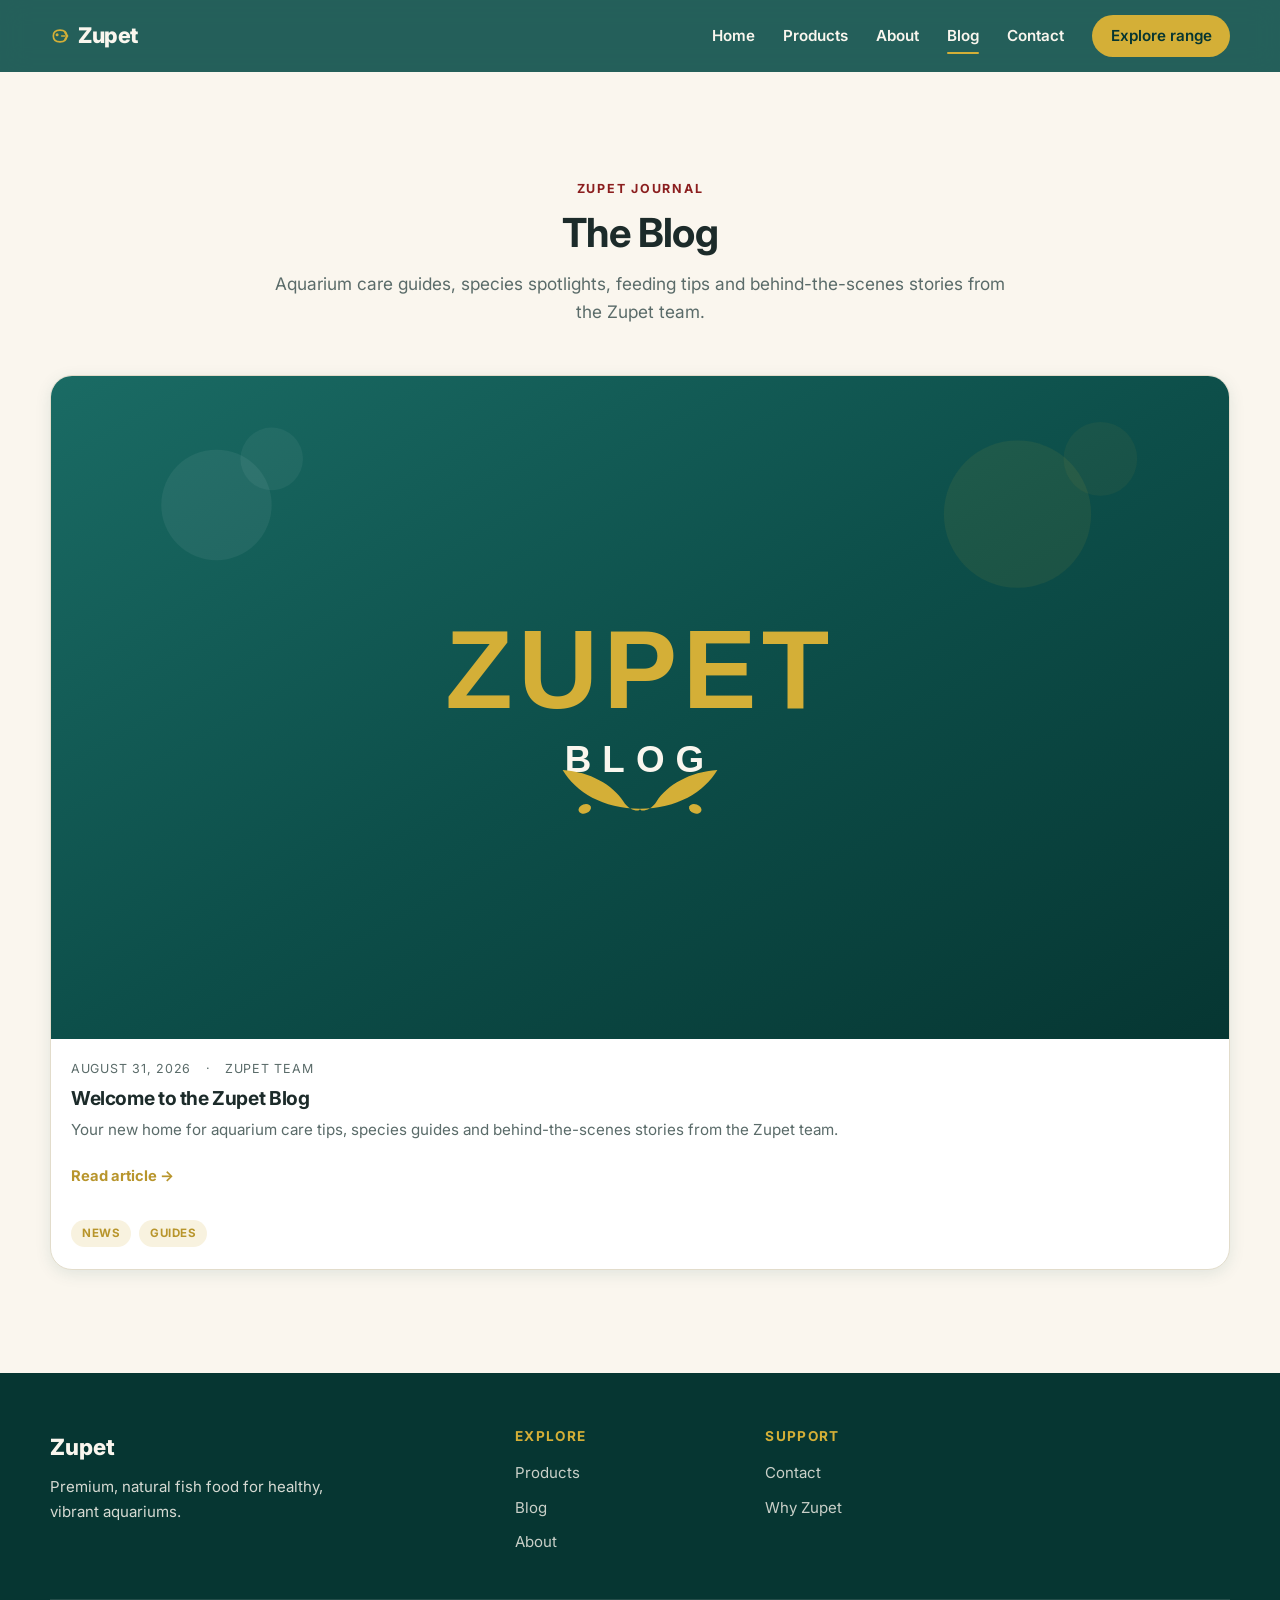
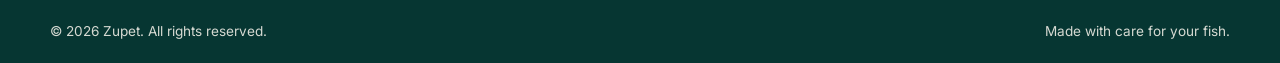
==== blog.html @ 1fcd5c32 "blog" ====
<!DOCTYPE html>
<html lang="en">
<head>
  <meta charset="UTF-8" />
  <meta name="viewport" content="width=device-width, initial-scale=1.0" />

  <title>Blog | Zupet — Aquarium Care Guides &amp; News</title>
  <meta name="description" content="Aquarium care guides, species spotlights, feeding tips and news from Zupet — premium natural fish food for healthy, vibrant aquariums." />
  <meta name="keywords" content="aquarium blog, fish keeping guide, fish food, aquarium tips, Zupet" />
  <meta name="author" content="Zupet" />
  <link rel="canonical" href="https://zupet.in/blog.html" />

  <meta property="og:type" content="website" />
  <meta property="og:site_name" content="Zupet" />
  <meta property="og:title" content="Blog | Zupet" />
  <meta property="og:description" content="Aquarium care guides, species spotlights and news from Zupet." />
  <meta property="og:url" content="https://zupet.in/blog.html" />
  <meta property="og:image" content="https://zupet.in/img/blog/sample-cover.svg" />
  <meta name="twitter:card" content="summary_large_image" />
  <meta name="twitter:title" content="Blog | Zupet" />
  <meta name="twitter:description" content="Aquarium care guides, species spotlights and news from Zupet." />
  <meta name="theme-color" content="#0d4f4a" />

  <link rel="icon" type="image/svg+xml" href="data:image/svg+xml,%3Csvg xmlns='http://www.w3.org/2000/svg' viewBox='0 0 64 64'%3E%3Crect width='64' height='64' rx='14' fill='%230d4f4a'/%3E%3Ctext x='32' y='44' font-family='Arial,sans-serif' font-size='36' font-weight='700' fill='white' text-anchor='middle'%3EZ%3C/text%3E%3C/svg%3E" />

  <link rel="preconnect" href="https://fonts.googleapis.com" />
  <link rel="preconnect" href="https://fonts.gstatic.com" crossorigin />
  <link href="https://fonts.googleapis.com/css2?family=Inter:wght@400;500;600;700;800&display=swap" rel="stylesheet" />

  <link rel="stylesheet" href="style.css" />
  <link rel="stylesheet" href="blog.css" />

  <script type="application/ld+json">
  {
    "@context": "https://schema.org",
    "@type": "Blog",
    "name": "Zupet Blog",
    "url": "https://zupet.in/blog.html",
    "description": "Aquarium care guides, species spotlights, feeding tips and news from Zupet.",
    "publisher": { "@type": "Organization", "name": "Zupet" }
  }
  </script>
</head>
<body class="page-shell">

  <!-- ================= HEADER ================= -->
  <header class="site-header">
    <nav class="nav container" aria-label="Main navigation">
      <a href="index.html" class="nav-logo" aria-label="Zupet — back to home">
        <span class="nav-logo-mark" aria-hidden="true">
          <svg viewBox="0 0 24 24" width="20" height="20" fill="none" stroke="currentColor" stroke-width="2" stroke-linecap="round" stroke-linejoin="round"><path d="M4 12c0-5 3-7 8-7s8 2 8 7-3 7-8 7-8-2-8-7z"/><path d="M14 12h4M18 8l3 4-3 4"/><circle cx="8.5" cy="10.5" r="0.8" fill="currentColor"/></svg>
        </span>
        <span class="nav-logo-text">Zupet</span>
      </a>
      <button class="nav-toggle" id="nav-toggle" type="button" aria-label="Toggle menu" aria-expanded="false" aria-controls="nav-links">
        <span class="nav-toggle-bar"></span><span class="nav-toggle-bar"></span><span class="nav-toggle-bar"></span>
      </button>
      <ul class="nav-links" id="nav-links">
        <li><a href="index.html" class="nav-link">Home</a></li>
        <li><a href="index.html#products" class="nav-link">Products</a></li>
        <li><a href="index.html#about" class="nav-link">About</a></li>
        <li><a href="blog.html" class="nav-link active">Blog</a></li>
        <li><a href="index.html#contact" class="nav-link">Contact</a></li>
        <li class="nav-cta-wrap"><a href="index.html#products" class="nav-cta">Explore range</a></li>
      </ul>
    </nav>
  </header>

  <main class="section blog-page">
    <div class="container">
      <div class="blog-head">
        <p class="eyebrow">Zupet Journal</p>
        <h1 class="section-title">The Blog</h1>
        <p class="section-lead">Aquarium care guides, species spotlights, feeding tips and behind-the-scenes stories from the Zupet team.</p>
      </div>
      <div class="blog-grid" id="blog-grid" aria-live="polite"></div>
    </div>
  </main>

  <footer class="site-footer">
    <div class="container footer-grid">
      <div>
        <a class="footer-logo" href="index.html">Zupet</a>
        <p class="footer-blurb">Premium, natural fish food for healthy, vibrant aquariums.</p>
      </div>
      <div>
        <h4 class="footer-heading">Explore</h4>
        <ul class="footer-links">
          <li><a href="index.html#products">Products</a></li>
          <li><a href="blog.html">Blog</a></li>
          <li><a href="index.html#about">About</a></li>
        </ul>
      </div>
      <div>
        <h4 class="footer-heading">Support</h4>
        <ul class="footer-links">
          <li><a href="index.html#contact">Contact</a></li>
          <li><a href="index.html#why">Why Zupet</a></li>
        </ul>
      </div>
    </div>
    <div class="container footer-bottom">
      <span>&copy; <span id="year">2026</span> Zupet. All rights reserved.</span>
      <span>Made with care for your fish.</span>
    </div>
  </footer>

  <script>
    (function () {
      'use strict';

      /* ---- header behaviour ---- */
      var header = document.querySelector('.site-header');
      var toggle = document.getElementById('nav-toggle');
      var closeNav = function () { header.classList.remove('nav-open'); toggle && toggle.setAttribute('aria-expanded', 'false'); };
      if (toggle) toggle.addEventListener('click', function () {
        var open = header.classList.toggle('nav-open');
        toggle.setAttribute('aria-expanded', String(open));
      });
      document.querySelectorAll('.nav-links a').forEach(function (a) { a.addEventListener('click', closeNav); });
      document.addEventListener('keydown', function (e) { if (e.key === 'Escape') closeNav(); });
      var year = document.getElementById('year');
      if (year) year.textContent = String(new Date().getFullYear());

      /* ---- fallback posts (used if articles/index.json can't be fetched) ---- */
      var FALLBACK = {
        posts: [{
          slug: "welcome-to-zupet-blog",
          title: "Welcome to the Zupet Blog",
          excerpt: "Your new home for aquarium care tips, species guides and behind-the-scenes stories from the Zupet team.",
          date: "2026-08-31",
          author: "Zupet Team",
          image: "img/blog/sample-cover.svg",
          tags: ["News", "Guides"],
          url: "articles/welcome-to-zupet-blog"
        }]
      };

      /* ---- render cards ---- */
      function formatDate(iso) {
        try {
          return new Date(iso + 'T00:00:00').toLocaleDateString(undefined, { year: 'numeric', month: 'long', day: 'numeric' });
        } catch (e) { return iso; }
      }

      // Clean URLs: use extensionless links on a real server, .html locally (file://)
      function linkUrl(p) {
        var base = p.url || '';
        if (location.protocol === 'file:' && base && base.indexOf('.html') === -1) base += '.html';
        return base;
      }

      function render(posts) {
        var grid = document.getElementById('blog-grid');
        if (!grid) return;
        if (!posts || !posts.length) {
          grid.innerHTML = '<div class="blog-empty"><h3>No articles yet</h3><p>Check back soon — we are busy writing.</p></div>';
          return;
        }
        grid.innerHTML = posts.map(function (p) {
          var href = linkUrl(p);
          var media = p.image
            ? '<img src="' + p.image + '" alt="' + (p.title || '') + '" loading="lazy" />'
            : '<div class="no-img">ZUPET</div>';
          var tags = (p.tags || []).map(function (t) { return '<span class="tag">' + t + '</span>'; }).join(' ');
          return '' +
            '<article class="blog-card reveal is-visible">' +
              '<a class="blog-card-media" href="' + href + '" tabindex="-1" aria-hidden="true">' + media + '</a>' +
              '<div class="blog-card-body">' +
                '<div class="blog-card-meta"><span>' + formatDate(p.date) + '</span><span>&middot;</span><span>' + (p.author || 'Zupet') + '</span></div>' +
                '<h3 class="blog-card-title"><a href="' + href + '">' + p.title + '</a></h3>' +
                '<p class="blog-card-excerpt">' + p.excerpt + '</p>' +
                '<div class="blog-card-footer">' +
                  '<a class="blog-card-more" href="' + href + '">Read article &rarr;</a>' +
                  '<div class="article-tags">' + tags + '</div>' +
                '</div>' +
              '</div>' +
            '</article>';
        }).join('');
      }

      fetch('articles/index.json')
        .then(function (r) { if (!r.ok) throw new Error('load failed'); return r.json(); })
        .then(function (data) { render(data.posts); })
        .catch(function () { render(FALLBACK.posts); });
    })();
  </script>
</body>
</html>
---- style.css ----
/* ==========================================================================
   Zupet — Premium Fish Food
   style.css
   --------------------------------------------------------------------------
   Design language (matched to product packaging):
   - Deep teal / gold / cream palette from the Zupet label artwork
   - Maroon accents for badges, forest green for feature variety
   - Rounded cards, generous spacing, subtle shadows
   - Mobile-first (base styles target phones, media queries scale up)
   - Breakpoints: 480px / 768px / 1024px (plus a 600px grid step)
   - CSS Grid + Flexbox only — no carousel / slider libraries
   ========================================================================== */

/* --------------------------------------------------------------------------
   1. DESIGN TOKENS
   -------------------------------------------------------------------------- */
:root {
  /* Primary — deep teal from Tubifex Worm & River Shrimp labels */
  --color-primary: #0d4f4a;
  --color-primary-dark: #063632;
  --color-primary-light: #1a6b64;

  /* Accent — gold trim used across all label borders/text */
  --color-accent: #d4af37;
  --color-accent-dark: #b8952c;

  /* Secondary — deep red/maroon from Sun Dried Shrimp & River Shrimp labels,
     use for badges, "Best Seller" tags, and occasional CTA highlights */
  --color-secondary: #8b1e1e;
  --color-secondary-dark: #6e1717;

  /* Tertiary — dark forest green from Meal Worm label, use for a
     "Suitable For" or "Feeding Guide" style section to add variety */
  --color-tertiary: #1f3d1a;

  /* Neutrals */
  --color-bg: #faf6ee;
  --color-bg-alt: #f0ece1;
  --color-card: #ffffff;
  --color-text: #1c2b2a;
  --color-text-muted: #5a6b69;
  --color-border: #e2dccb;

  --shadow-card: 0 4px 16px rgba(13, 79, 74, 0.10);
  --shadow-card-hover: 0 8px 28px rgba(13, 79, 74, 0.18);

  /* RGB triplets (companion tokens) so semi-transparent overlays stay
     in sync with the theme instead of hardcoding hex values */
  --color-primary-rgb: 13, 79, 74;
  --color-accent-rgb: 212, 175, 55;
  --color-bg-rgb: 250, 246, 238;

  /* Radii */
  --radius-sm: 10px;
  --radius-md: 16px;
  --radius-lg: 22px;

  /* Layout */
  --maxw: 1180px;
  --header-h: 72px;

  /* Type */
  --font: 'Inter', system-ui, -apple-system, 'Segoe UI', Roboto, Arial, sans-serif;
}

/* --------------------------------------------------------------------------
   2. RESET & BASE
   -------------------------------------------------------------------------- */
*,
*::before,
*::after { box-sizing: border-box; }

* { margin: 0; }

html {
  scroll-behavior: smooth;              /* smooth scroll for nav links */
  -webkit-text-size-adjust: 100%;
}

body {
  font-family: var(--font);
  font-size: 1rem;
  line-height: 1.65;
  color: var(--color-text);
  background: var(--color-bg);
  -webkit-font-smoothing: antialiased;
  text-rendering: optimizeLegibility;
}

img, svg { display: block; max-width: 100%; }

ul { list-style: none; padding: 0; }

a { color: inherit; text-decoration: none; }

button { font: inherit; cursor: pointer; color: inherit; }

h1, h2, h3, h4 {
  line-height: 1.15;
  font-weight: 700;
  letter-spacing: -0.02em;
  text-wrap: balance;
}

p { text-wrap: pretty; }

/* Anchor offset so sticky header never covers section tops */
section[id] { scroll-margin-top: calc(var(--header-h) + 12px); }

/* --------------------------------------------------------------------------
   3. LAYOUT UTILITIES
   -------------------------------------------------------------------------- */
.container {
  width: min(100% - 2.5rem, var(--maxw));
  margin-inline: auto;
}

.section { padding-block: clamp(3.5rem, 8vw, 6.5rem); }

.section-head {
  max-width: 760px;
  margin: 0 auto clamp(2rem, 5vw, 3rem);
  text-align: center;
}

.eyebrow {
  display: inline-block;
  text-transform: uppercase;
  letter-spacing: .14em;
  font-size: .78rem;
  font-weight: 700;
  color: var(--color-secondary);
  margin-bottom: .6rem;
}

.section-title {
  font-size: clamp(1.7rem, 4.5vw, 2.5rem);
  margin-bottom: .9rem;
}

.section-lead {
  color: var(--color-text-muted);
  font-size: clamp(1rem, 2vw, 1.08rem);
}

/* --------------------------------------------------------------------------
   4. BUTTONS
   -------------------------------------------------------------------------- */
.btn {
  display: inline-flex;
  align-items: center;
  justify-content: center;
  gap: .5rem;
  font-weight: 700;
  font-size: .98rem;
  padding: .85rem 1.6rem;
  border-radius: 999px;
  border: 1px solid transparent;
  transition: transform .2s ease, box-shadow .25s ease, background-color .2s ease;
}

.btn:active { transform: scale(.98); }

/* Buttons — gold accent with deep-teal text (matches label trim) */
.btn-primary {
  background: var(--color-accent);
  color: var(--color-primary-dark);
  box-shadow: var(--shadow-card);
}
.btn-primary:hover { transform: translateY(-2px); box-shadow: var(--shadow-card-hover); }

.btn-ghost {
  border-color: var(--color-accent);
  color: var(--color-bg);
  background: transparent;
}
.btn-ghost:hover { background: rgba(var(--color-accent-rgb), .16); }

/* Ghost button for LIGHT backgrounds (white cards / pages) — dark text */
.btn-ghost-light {
  border-color: var(--color-accent);
  color: var(--color-primary);
  background: transparent;
}
.btn-ghost-light:hover {
  background: rgba(var(--color-accent-rgb), .16);
  color: var(--color-primary-dark);
}

/* Form submit — gold accent (class name kept for compatibility) */
.btn-teal {
  background: var(--color-accent);
  color: var(--color-primary-dark);
  box-shadow: var(--shadow-card);
}
.btn-teal:hover { background: var(--color-accent-dark); transform: translateY(-2px); box-shadow: var(--shadow-card-hover); }

/* --------------------------------------------------------------------------
   5. HEADER / STICKY NAV
   -------------------------------------------------------------------------- */
.site-header {
  position: fixed;
  inset: 0 0 auto 0;
  z-index: 100;
  height: var(--header-h);
  background: rgba(var(--color-primary-rgb), .9);
  -webkit-backdrop-filter: blur(14px);
  backdrop-filter: blur(14px);
  border-bottom: 1px solid transparent;
  transition: background-color .3s ease, box-shadow .3s ease, border-color .3s ease;
}

.site-header.scrolled {
  background: var(--color-primary-dark);
  border-bottom-color: rgba(var(--color-accent-rgb), .45);
  box-shadow: var(--shadow-card);
}

.nav {
  display: flex;
  align-items: center;
  justify-content: space-between;
  gap: 1rem;
  height: var(--header-h);
}

/* Logo */
.nav-logo {
  display: inline-flex;
  align-items: center;
  gap: .5rem;
  font-size: 1.35rem;
  font-weight: 800;
  letter-spacing: -0.02em;
  color: var(--color-bg);
}
.nav-logo img { height: 38px; width: auto; }
.nav-logo-mark {
  display: inline-flex;
  color: var(--color-accent);
}

/* Nav links — mobile-first: hidden by default, drop down as a panel when the
   hamburger toggles .nav-open on the header. Reset to an inline bar at 768px+. */
.nav-links {
  position: fixed;
  top: var(--header-h);
  left: 0;
  right: 0;
  z-index: 99;
  display: flex;
  flex-direction: column;
  align-items: stretch;
  gap: .25rem;
  padding: .75rem 1.5rem 1.5rem;
  background: var(--color-primary-dark);
  border-bottom: 1px solid rgba(var(--color-accent-rgb), .4);
  box-shadow: var(--shadow-card);
  opacity: 0;
  visibility: hidden;
  transform: translateY(-10px);
  transition: opacity .25s ease, transform .25s ease, visibility .25s;
}

.site-header.nav-open .nav-links {
  opacity: 1;
  visibility: visible;
  transform: none;
}

.nav-links a {
  display: block;
  font-weight: 600;
  font-size: 1rem;
  color: var(--color-bg);
  padding: .7rem .25rem;
  position: relative;
  transition: color .2s ease;
}

.nav-links a::after {
  content: "";
  position: absolute;
  left: 0;
  bottom: 0;
  height: 2px;
  width: 0;
  border-radius: 2px;
  background: var(--color-accent);
  transition: width .25s ease;
}

.nav-links a:hover::after,
.nav-links a.active::after { width: 100%; }

.nav-links a:hover { color: var(--color-accent); }

.nav-cta-wrap { display: block; }

.nav-cta {
  display: block;
  background: var(--color-accent);
  color: var(--color-primary-dark) !important;
  padding: .7rem 1.15rem !important;
  border-radius: 999px;
  text-align: center;
  margin-top: .5rem;
}
.nav-cta::after { display: none; }
.nav-cta:hover { background: var(--color-accent-dark); color: var(--color-primary-dark) !important; }

/* Hamburger — visible on mobile only */
.nav-toggle {
  display: inline-flex;
  flex-direction: column;
  justify-content: center;
  gap: 5px;
  width: 42px;
  height: 42px;
  padding: 10px;
  background: transparent;
  border: 0;
  border-radius: var(--radius-sm);
}

.nav-toggle-bar {
  display: block;
  height: 2px;
  width: 100%;
  border-radius: 2px;
  background: var(--color-bg);
  transition: transform .25s ease, opacity .25s ease;
}

/* Hamburger → X when open */
.site-header.nav-open .nav-toggle-bar:nth-child(1) { transform: translateY(7px) rotate(45deg); }
.site-header.nav-open .nav-toggle-bar:nth-child(2) { opacity: 0; }
.site-header.nav-open .nav-toggle-bar:nth-child(3) { transform: translateY(-7px) rotate(-45deg); }

/* --------------------------------------------------------------------------
   6. HERO
   -------------------------------------------------------------------------- */
.hero {
  position: relative;
  display: flex;
  align-items: center;
  min-height: min(92svh, 780px);
  padding-top: var(--header-h);
  padding-bottom: clamp(5rem, 12vw, 8rem);
  color: var(--color-bg);
  overflow: hidden;
  background: linear-gradient(135deg, var(--color-primary-light) 0%, var(--color-primary) 48%, var(--color-primary-dark) 100%);
}

/* Subtle bubble pattern (pure CSS — no images) */
.hero::before {
  content: "";
  position: absolute;
  inset: 0;
  background-image:
    radial-gradient(circle at 22% 28%, rgba(255, 255, 255, .10) 0 5px, transparent 6px),
    radial-gradient(circle at 68% 18%, rgba(255, 255, 255, .08) 0 9px, transparent 10px),
    radial-gradient(circle at 82% 60%, rgba(255, 255, 255, .10) 0 4px, transparent 5px),
    radial-gradient(circle at 38% 74%, rgba(255, 255, 255, .07) 0 7px, transparent 8px),
    radial-gradient(circle at 12% 82%, rgba(255, 255, 255, .08) 0 4px, transparent 5px),
    radial-gradient(circle at 90% 34%, rgba(255, 255, 255, .07) 0 6px, transparent 7px),
    radial-gradient(circle at 55% 45%, rgba(255, 255, 255, .05) 0 11px, transparent 12px);
  pointer-events: none;
}

.hero-inner {
  position: relative;
  z-index: 2;
  max-width: 760px;
}

.hero-badge {
  display: inline-block;
  font-size: .8rem;
  font-weight: 600;
  letter-spacing: .04em;
  padding: .45rem 1rem;
  border-radius: 999px;
  border: 1px solid var(--color-accent);
  background: var(--color-secondary);
  color: var(--color-bg);
  margin-bottom: 1.4rem;
}

.hero-title {
  font-size: clamp(2.15rem, 6.5vw, 3.9rem);
  font-weight: 800;
  letter-spacing: -0.03em;
  margin-bottom: 1.1rem;
}

.hero-tagline {
  font-size: cla0, 246, 238, .92);
  max-width: 56ch;
  margin-bottom: 2.2rem;
}

.hero-cta {
  display: flex;
  flex-wrap: wrap;
  gap: .9rem;
}

.hero-wave {
  position: absolute;
  left: 0;
  right: 0;
  bottom: -1px;
  z-index: 2;
  width: 100%;
  height: clamp(50px, 9vw, 110px);
  pointer-events: none;
}

/* Wave fill follows the cream background of the section below it */
.hero-wave path { fill: var(--color-bg);   pointer-events: none;
}

/* --------------------------------------------------------------------------
   6b. HERO AQUARIUM SCENE (decorative, pure SVG/CSS — no image files)
   Floating fish, shrimp, seaweed and bubbles behind the centered copy.
   Colors are theme-driven via CSS custom properties so the scene matches
   the packaging palette (teal / gold / maroon / forest green).
   -------------------------------------------------------------------------- */
.hero-scene {
  position: absolute;
  inset: 0;
  z-index: 1;
  overflow: hidden;
  pointer-events: none;            /* never blocks the hero CTAs */
}

/* Bubbles — rise from the seabed */
.scene-bubble {
  position: absolute;
  bottom: -26px;
  left: var(--x, 50%);
  width: var(--s, 14px);
  height: var(--s, 14px);
  border-radius: 50%;
  border: 2px solid rgba(255, 255, 255, .55);
  background: rgba(255, 255, 255, .08);
  animation: scene-rise var(--dur, 9s) linear infinite;
  animation-delay: var(--delay, 0s);
}

@keyframes scene-rise {
  0%   { transform: translateY(0); opacity: 0; }
  12%  { opacity: .9; }
  85%  { opacity: .55; }
  100% { transform: translateY(-88vh); opacity: 0; }
}

/* Fish — gentle drifting swim */
.hero-fish {
  position: absolute;
  top: var(--top, 40%);
  left: var(--left, auto);
  right: var(--right, auto);
  width: clamp(66px, 11vw, 128px);
  opacity: .95;
  filter: drop-shadow(0 6px 14px rgba(6, 54, 50, .35));
  animation: fish-swim var(--dur, 10s) ease-in-out infinite;
  animation-delay: var(--delay, 0s);
  transform: scaleX(var(--flip, 1));
}

.hero-fish--gold   { --body: #d4af37; --accent: #8b1e1e; }
.hero-fish--cream  { --body: #faf6ee; --accent: #d4af37; --flip: -1; }
.hero-fish--maroon { --body: #8b1e1e; --accent: #d4af37; }

@keyframes fish-swim {
  0%, 100% { transform: translate(0, 0) rotate(0deg) scaleX(var(--flip, 1)); }
  30%      { transform: translate(-20px, -8px) rotate(-3deg) scaleX(var(--flip, 1)); }
  60%      { transform: translate(16px, 6px) rotate(2deg) scaleX(var(--flip, 1)); }
}

/* Shrimp — gentle back-and-forth wiggle (Sun Dried Shrimp maroon + gold) */
.hero-shrimp {
  position: absolute;
  bottom: var(--bottom, 12%);
  left: var(--left, auto);
  right: var(--right, auto);
  width: clamp(58px, 8vw, 96px);
  opacity: .95;
  filter: drop-shadow(0 5px 12px rgba(6, 54, 50, .35));
  animation: shrimp-wiggle var(--dur, 8s) ease-in-out infinite;
  animation-delay: var(--delay, 0s);
  transform: scaleX(var(--flip, 1));
}

.hero-shrimp--maroon { --body: #8b1e1e; --band: #d4af37; }

@keyframes shrimp-wiggle {
  0%, 100% { transform: translate(0, 0) rotate(-1.5deg) scaleX(var(--flip, 1)); }
  50%      { transform: translate(-7px, -3px) rotate(2deg) scaleX(var(--flip, 1)); }
}

/* Seaweed — sways slowly from the base */
.hero-plant {
  position: absolute;
  bottom: var(--bottom, 10%);
  left: var(--left, auto);
  right: var(--right, auto);
  width: clamp(46px, 7vw, 82px);
  opacity: var(--op, .9);
  transform-origin: 50% 100%;
  animation: plant-sway var(--dur, 6s) ease-in-out infinite;
  animation-delay: var(--delay, 0s);
}

.hero-plant      { --stem: #1f3d1a; }
.hero-plant--2   { --stem: #2f5b28; --op: .75; }

@keyframes plant-sway {
  0%, 100% { transform: rotate(-2.5deg); }
  50%      { transform: rotate(2.5deg); }
}

/* Rocks — grounded at the seabed */
.hero-rock {
  position: absolute;
  left: var(--left, auto);
  right: var(--right, auto);
  bottom: var(--bottom, 0);
  width: clamp(36px, 6vw, 68px);
  opacity: .85;
}

/* On small screens, trim the scene so it never crowds the centered copy */
@media (max-width: 480px) {
  .hero-fish   { width: clamp(48px, 16vw, 84px); opacity: .8; }
  .hero-shrimp { width: clamp(40px, 14vw, 68px); opacity: .85; }
  .hero-plant  { width: clamp(36px, 12vw, 58px); }
  .hero-fish--cream { display: none; }
  .hero-scene .scene-bubble:nth-of-type(2),
  .hero-scene .scene-bubble:nth-of-type(4),
  .hero-scene .scene-bubble:nth-of-type(5) { display: none; }
}

/* --------------------------------------------------------------------------
   7. LOGO SHOWCASE BAND
   -------------------------------------------------------------------------- */
.logo-band {
  background: var(--color-bg);
  border-bottom: 1px solid var(--color-border);
  padding-block: clamp(1.5rem, 3.5vw, 2.75rem);
}

.logo-band-inner {
  display: flex;
  flex-direction: column;
  align-items: center;
  gap: .9rem;
  text-align: center;
}

.logo-band-image {
  width: clamp(150px, 30vw, 230px);
  height: auto;
}

.logo-band-caption {
  font-size: .75rem;
  letter-spacing: .06em;
  text-transform: uppercase;
  color: var(--color-text-muted);
}

/* 'Available on Amazon' retailer badge */
.amazon-badge {
  display: inline-flex;
  align-items: center;
  gap: 1rem;
  margin-top: .6rem;
  padding: 1.05rem 2.3rem;
  border-radius: 999px;
  background: var(--color-card);
  border: 1px solid var(--color-border);
  box-shadow: var(--shadow-card);
  transition: transform .2s ease, box-shadow .25s ease, border-color .2s ease;
}
.amazon-badge:hover {
  transform: translateY(-2px);
  box-shadow: var(--shadow-card-hover);
  border-color: var(--color-accent);
}
.amazon-badge-flag {
  font-size: 1rem;
  font-weight: 700;
  letter-spacing: .08em;
  text-transform: uppercase;
  color: var(--color-text-muted);
}
.amazon-badge-logo {
  display: block;
  width: 152px;
  height: auto;
}

/* --------------------------------------------------------------------------
   8. PRODUCT RANGE
   -------------------------------------------------------------------------- */
.products { background: var(--color-bg-alt); }

/* Responsive grid: 1 col (mobile) → 2 cols (tablet) → 3 cols (desktop) */
.product-grid {
  display: grid;
  grid-template-columns: 1fr;
  gap: 1.5rem;
}

.product-card {
  display: flex;
  flex-direction: column;
  background: var(--color-card);
  border: 1px solid var(--color-border);
  border-radius: var(--radius-lg);
  overflow: hidden;
  box-shadow: var(--shadow-card);
  transition: transform .3s ease, box-shadow .3s ease;
}

/* Subtle hover lift + shadow (no reload needed — details toggle is native) */
.product-card:hover {
  transform: translateY(-6px);
  box-shadow: var(--shadow-card-hover);
}

.product-media {
  aspect-ratio: 4 / 3;
  display: flex;
  align-items: center;
  justify-content: center;
  background: linear-gradient(145deg, var(--color-bg) 0%, var(--color-bg-alt) 100%);
}

.product-img {
  display: flex;
  align-items: center;
  justify-content: center;
  width: 100%;
  height: 100%;
}
.product-img svg {
  width: 100%;
  height: 100%;
  display: block;
}

.product-body {
  display: flex;
  flex-direction: column;
  gap: .45rem;
  flex: 1;
  padding: 1.4rem 1.4rem 1.5rem;
}

.product-title { font-size: 1.24rem; }

.product-tagline {
  color: var(--color-text-muted);
  font-size: .95rem;
}

/* "Buy it now" — Amazon-style CTA that deep-links to the product on Amazon */
.buy-btn {
  display: inline-flex;
  align-items: center;
  justify-content: center;
  gap: .55rem;
  margin-top: 1.1rem;
  padding: .8rem 1.25rem;
  border-radius: 999px;
  border: 1px solid transparent;
  background: var(--color-accent);
  color: var(--color-primary-dark);
  font-weight: 700;
  font-size: .95rem;
  box-shadow: var(--shadow-card);
  transition: transform .2s ease, background-color .2s ease, box-shadow .25s ease;
}
.buy-btn:hover {
  background: var(--color-accent-dark);
  color: var(--color-primary-dark);
  transform: translateY(-2px);
  box-shadow: var(--shadow-card-hover);
}
.buy-btn:active { transform: scale(.98); }
.buy-btn-icon { width: 17px; height: 17px; }
.buy-btn-ext  { width: 14px; height: 14px; opacity: .8; }

/* Expandable "Read more" — native <details>/<summary> */
.read-more {
  margin-top: auto;
  padding-top: .95rem;
  border-top: 1px dashed var(--color-border);
}

.read-more-btn {
  display: inline-flex;
  align-items: center;
  gap: .4rem;
  font-weight: 700;
  font-size: .93rem;
  color: var(--color-accent-dark);
  cursor: pointer;
  user-select: none;
}

/* Remove default summary marker in all browsers */
.read-more-btn { list-style: none; }
.read-more-btn::-webkit-details-marker { display: none; }
.read-more-btn::marker { content: ""; }

.read-more-btn .chevron { transition: transform .25s ease; }
details[open] .read-more-btn .chevron { transform: rotate(180deg); }

/* Swap "Read more" ↔ "Read less" text when open */
.read-more-less { display: none; }
details[open] .read-more-more { display: none; }
details[open] .read-more-less { display: inline; }

.read-more-content {
  display: grid;
  gap: .95rem;
  margin-top: 1rem;
  font-size: .94rem;
  color: var(--color-text-muted);
  animation: content-fade .3s ease;
}

.read-more-content p { margin: 0; }

.read-more-content h4 {
  font-size: .78rem;
  text-transform: uppercase;
  letter-spacing: .08em;
  color: var(--color-text);
  margin-bottom: .4rem;
}

.read-more-content li {
  position: relative;
  padding-left: 1.2rem;
  margin: .4rem 0;
}

.read-more-content li::before {
  content: "\2713";            /* checkmark */
  position: absolute;
  left: 0;
  font-weight: 700;
  color: var(--color-accent-dark);
}

@keyframes content-fade {
  from { opacity: 0; transform: translateY(6px); }
  to   { opacity: 1; transform: none; }
}

/* --------------------------------------------------------------------------
   9. WHY ZUPET / USP
   -------------------------------------------------------------------------- */
.why { background: var(--color-bg); }

.why-grid {
  display: grid;
  grid-template-columns: 1fr;
  gap: 1.25rem;
}

.why-card {
  background: var(--color-card);
  border: 1px solid var(--color-border);
  border-radius: var(--radius-md);
  padding: 1.7rem 1.4rem;
  text-align: center;
  box-shadow: var(--shadow-card);
  transition: transform .3s ease, box-shadow .3s ease;
}

.why-card:hover { transform: translateY(-4px); box-shadow: var(--shadow-card-hover); }

/* Feature icons alternate gold / forest green to echo the label lineup */
.why-icon {
  display: flex;
  align-items: center;
  justify-content: center;
  width: 58px;
  height: 58px;
  margin: 0 auto 1.1rem;
  border-radius: 50%;
  background: var(--color-accent);
  color: var(--color-primary-dark);
}

.why-card:nth-child(even) .why-icon {
  background: var(--color-tertiary);
  color: var(--color-bg);
}

.why-icon svg { width: 27px; height: 27px; }

.why-title { font-size: 1.08rem; margin-bottom: .45rem; }

.why-text { font-size: .94rem; color: var(--color-text-muted); }

/* --------------------------------------------------------------------------
   10. ABOUT
   -------------------------------------------------------------------------- */
.about { background: var(--color-bg-alt); }

.about-grid {
  display: grid;
  gap: 2.5rem;
  align-items: center;
}

.about-copy p + p { margin-top: 1.1rem; }
.about-copy p { color: var(--color-text-muted); }
.about-copy .section-title { color: var(--color-text); }

/* Decorative CSS-only panel (no stock photos) */
.about-panel {
  position: relative;
  display: flex;
  align-items: center;
  justify-content: center;
  flex-direction: column;
  gap: 1.25rem;
  min-height: 300px;
  border-radius: var(--radius-lg);
  padding: 2rem;
  overflow: hidden;
  color: var(--color-bg);
  background: linear-gradient(150deg, var(--color-primary-light) 0%, var(--color-primary) 55%, var(--color-primary-dark) 100%);
}

.about-panel::before {
  content: "";
  position: absolute;
  inset: 0;
  background-image:
    radial-gradient(circle at 25% 20%, rgba(255,255,255,.10) 0 6px, transparent 7px),
    radial-gradient(circle at 75% 65%, rgba(255,255,255,.08) 0 8px, transparent 9px),
    radial-gradient(circle at 55% 30%, rgba(255,255,255,.06) 0 4px, transparent 5px);
}

.about-panel-fish { width: clamp(160px, 45%, 220px); }

.about-panel-note {
  position: relative;
  font-size: .82rem;
  opacity: .85;
  max-width: 28ch;
  text-align: center;
}

.about-panel-bubbles span {
  position: absolute;
  bottom: -10px;
  border-radius: 50%;
  background: rgba(255, 255, 255, .14);
  animation: float-up 7s linear infinite;
}
.about-panel-bubbles span:nth-child(1) { left: 12%;  width: 14px; height: 14px; animation-delay: 0s; }
.about-panel-bubbles span:nth-child(2) { left: 38%;  width: 9px;  height: 9px;  animation-delay: 1.6s; }
.about-panel-bubbles span:nth-child(3) { left: 58%;  width: 16px; height: 16px; animation-delay: 3.1s; }
.about-panel-bubbles span:nth-child(4) { left: 78%;  width: 10px; height: 10px; animation-delay: 4.4s; }
.about-panel-bubbles span:nth-child(5) { left: 90%;  width: 12px; height: 12px; animation-delay: 2.2s; }

@keyframes float-up {
  0%   { transform: translateY(0); opacity: 0; }
  15%  { opacity: 1; }
  100% { transform: translateY(-320px); opacity: 0; }
}

/* --------------------------------------------------------------------------
   11. CONTACT
   -------------------------------------------------------------------------- */
.contact { background: var(--color-bg); }

.contact-grid {
  display: grid;
  gap: 2.5rem;
}

.contact-info-title { font-size: 1.3rem; margin-bottom: .6rem; }

.contact-info-text { color: var(--color-text-muted); margin-bottom: 1.4rem; }

.contact-list li {
  display: flex;
  align-items: center;
  gap: .8rem;
  margin: .8rem 0;
  color: var(--color-text-muted);
}

.contact-icon {
  display: inline-flex;
  align-items: center;
  justify-content: center;
  width: 40px;
  height: 40px;
  flex-shrink: 0;
  border-radius: 50%;
  background: rgba(var(--color-accent-rgb), .16);
  color: var(--color-accent-dark);
}
.contact-icon svg { width: 19px; height: 19px; }

/* Form */
.contact-form {
  background: var(--color-card);
  border: 1px solid var(--color-border);
  border-radius: var(--radius-lg);
  padding: 1.8rem;
  box-shadow: var(--shadow-card);
}

.form-field { margin-bottom: 1.15rem; }

.form-field label {
  display: block;
  font-weight: 600;
  font-size: .92rem;
  margin-bottom: .4rem;
}

.form-field input,
.form-field textarea {
  width: 100%;
  padding: .8rem 1rem;
  font: inherit;
  color: inherit;
  background: var(--color-card);
  border: 1px solid var(--color-border);
  border-radius: var(--radius-sm);
  transition: border-color .2s ease, box-shadow .2s ease;
}

.form-field textarea { resize: vertical; min-height: 120px; }

.form-field input::placeholder,
.form-field textarea::placeholder { color: var(--color-text-muted); }

.form-field input:focus,
.form-field textarea:focus {
  outline: none;
  border-color: var(--color-accent);
  box-shadow: 0 0 0 3px rgba(var(--color-accent-rgb), .28);
}

.form-status {
  margin-top: 1rem;
  padding: .8rem 1rem;
  border-radius: var(--radius-sm);
  background: rgba(var(--color-accent-rgb), .16);
  color: var(--color-accent-dark);
  font-weight: 600;
  font-size: .92rem;
}

/* --------------------------------------------------------------------------
   12. FOOTER
   -------------------------------------------------------------------------- */
.site-footer {
  background: var(--color-primary-dark);
  color: var(--color-bg);
}

.footer-grid {
  display: grid;
  grid-template-columns: 1fr;
  gap: 2.25rem;
  padding-block: clamp(2.5rem, 6vw, 3.5rem) 2.25rem;
}

.footer-logo {
  display: inline-block;
  font-size: 1.4rem;
  font-weight: 800;
  color: var(--color-bg);
  margin-bottom: .6rem;
}

.footer-blurb { font-size: .94rem; opacity: .85; max-width: 34ch; }

.social-row { display: flex; gap: .65rem; margin-top: 1.2rem; }

.social-row a {
  display: inline-flex;
  align-items: center;
  justify-content: center;
  width: 40px;
  height: 40px;
  border-radius: 50%;
  background: rgba(var(--color-bg-rgb), .10);
  transition: background-color .2s ease, transform .2s ease;
}

.social-row a:hover {
  background: var(--color-accent);
  transform: translateY(-2px);
}

.social-row a:hover svg { fill: var(--color-primary-dark); }

.social-row svg { width: 18px; height: 18px; fill: var(--color-bg); }

.footer-heading {
  font-size: .85rem;
  text-transform: uppercase;
  letter-spacing: .1em;
  color: var(--color-accent);
  margin-bottom: .9rem;
}

.footer-links li { margin: .5rem 0; }

.footer-links a {
  font-size: .94rem;
  opacity: .8;
  transition: opacity .2s ease, color .2s ease;
}
.footer-links a:hover { opacity: 1; color: var(--color-accent); }

.footer-bottom {
  display: flex;
  flex-wrap: wrap;
  gap: .5rem 1.5rem;
  align-items: center;
  justify-content: space-between;
  padding: 1.25rem 0;
  border-top: 1px solid rgba(var(--color-bg-rgb), .14);
  font-size: .85rem;
  opacity: .85;
}

/* --------------------------------------------------------------------------
   13. SCROLL-REVEAL ANIMATIONS (JS adds .is-visible)
   -------------------------------------------------------------------------- */
.reveal {
  opacity: 0;
  transform: translateY(26px);
  transition: opacity .6s ease, transform .6s ease;
  transition-delay: var(--d, 0s);
  will-change: opacity, transform;
}

.reveal.is-visible {
  opacity: 1;
  transform: none;
}

/* --------------------------------------------------------------------------
   14. RESPONSIVE BREAKPOINTS (mobile-first)
   -------------------------------------------------------------------------- */

/* --- 480px and up: slight breathing room --- */
@media (min-width: 480px) {
  .container { width: min(100% - 3rem, var(--maxw)); }
  .hero-cta .btn { min-width: 180px; justify-content: center; }
}

/* --- 600px and up: product grid goes 2-up (small tablet) --- */
@media (min-width: 600px) {
  .product-grid { grid-template-columns: repeat(2, 1fr); }
  .why-grid { grid-template-columns: repeat(2, 1fr); }
}

/* --- 768px and up: tablet — show full inline nav, 2-col contact, 2-col about --- */
@media (min-width: 768px) {
  .nav-toggle { display: none; }

  /* Restore inline nav bar on desktop */
  .nav-links {
    position: static;
    flex-direction: row;
    align-items: center;
    gap: 1.75rem;
    padding: 0;
    background: transparent;
    border-bottom: 0;
    box-shadow: none;
    opacity: 1;
    visibility: visible;
    transform: none;
  }

  .nav-links a { font-size: .95rem; padding: .35rem 0; }

  .nav-cta-wrap { display: block; }
  .nav-cta { display: inline-flex; padding: .55rem 1.15rem !important; margin-top: 0; }

  .about-grid { grid-template-columns: 1.1fr .9fr; }
  .contact-grid { grid-template-columns: 1fr 1.2fr; }

  .footer-grid { grid-template-columns: 2fr 1fr 1fr 1fr; }
}

/* --- 1024px and up: desktop — product grid goes 3-up --- */
@media (min-width: 1024px) {
  .product-grid { grid-template-columns: repeat(3, 1fr); }
  .why-grid { grid-template-columns: repeat(4, 1fr); }
}

/* --------------------------------------------------------------------------
   15. REDUCED MOTION & ACCESSIBILITY
   -------------------------------------------------------------------------- */
@media (prefers-reduced-motion: reduce) {
  html { scroll-behavior: auto; }

  .reveal {
    opacity: 1;
    transform: none;
    transition: none;
  }

  .about-panel-bubbles span,
  .read-more-content,
  .hero-wave {
    animation: none !important;
  }

  .hero-scene .scene-bubble,
  .hero-scene .hero-fish,
  .hero-scene .hero-shrimp,
  .hero-scene .hero-plant {
    animation: none !important;
  }

  * { transition-duration: .01ms !important; }
}
---- blog.css ----
/* ==========================================================================
   Zupet — Blog & Article Editor
   blog.css
   --------------------------------------------------------------------------
   Linked alongside style.css on blog.html, editor.html and article pages.
   Reuses the design tokens from style.css (:root) so it stays on-theme.
   ========================================================================== */

/* --------------------------------------------------------------------------
   SHARED PAGE SHELL (sub-pages use the fixed site-header)
   -------------------------------------------------------------------------- */
.page-shell { padding-top: var(--header-h); }

/* --------------------------------------------------------------------------
   BLOG LISTING
   -------------------------------------------------------------------------- */
.blog-page { background: var(--color-bg); }

.blog-head {
  max-width: 760px;
  margin: 0 auto clamp(2rem, 5vw, 3rem);
  text-align: center;
}

.blog-grid {
  display: grid;
  grid-template-columns: 1fr;
  gap: 1.5rem;
}

.blog-card {
  display: flex;
  flex-direction: column;
  background: var(--color-card);
  border: 1px solid var(--color-border);
  border-radius: var(--radius-lg);
  overflow: hidden;
  box-shadow: var(--shadow-card);
  transition: transform .3s ease, box-shadow .3s ease;
}
.blog-card:hover { transform: translateY(-6px); box-shadow: var(--shadow-card-hover); }

.blog-card-media {
  aspect-ratio: 16 / 9;
  overflow: hidden;
  background: linear-gradient(145deg, var(--color-bg) 0%, var(--color-bg-alt) 100%);
}
.blog-card-media img { width: 100%; height: 100%; object-fit: cover; display: block; }
.blog-card-media .no-img {
  display: flex; align-items: center; justify-content: center;
  width: 100%; height: 100%;
  font-weight: 800; letter-spacing: .1em; font-size: 1.1rem;
  color: var(--color-accent);
  background: linear-gradient(145deg, var(--color-primary-light) 0%, var(--color-primary) 60%, var(--color-primary-dark) 100%);
}

.blog-card-body {
  display: flex;
  flex-direction: column;
  gap: .5rem;
  padding: 1.25rem 1.25rem 1.4rem;
  flex: 1;
}

.blog-card-meta {
  display: flex;
  flex-wrap: wrap;
  gap: .5rem .9rem;
  align-items: center;
  font-size: .78rem;
  color: var(--color-text-muted);
  text-transform: uppercase;
  letter-spacing: .06em;
}

.blog-card-title { font-size: 1.2rem; }
.blog-card-title a { color: var(--color-text); }
.blog-card-title a:hover { color: var(--color-primary); }

.blog-card-excerpt { color: var(--color-text-muted); font-size: .95rem; }

.blog-card-footer { margin-top: auto; padding-top: .7rem; }

.blog-card-more {
  display: inline-flex;
  align-items: center;
  gap: .4rem;
  font-weight: 700;
  font-size: .92rem;
  color: var(--color-accent-dark);
  transition: color .2s ease;
}
.blog-card-more:hover { color: var(--color-primary); }

.tag {
  display: inline-block;
  padding: .25rem .7rem;
  border-radius: 999px;
  font-size: .72rem;
  font-weight: 700;
  letter-spacing: .04em;
  text-transform: uppercase;
  background: rgba(var(--color-accent-rgb), .16);
  color: var(--color-accent-dark);
}

.blog-empty {
  text-align: center;
  padding: 3.5rem 1rem;
  color: var(--color-text-muted);
}
.blog-empty h3 { color: var(--color-text); margin-bottom: .5rem; }

/* --------------------------------------------------------------------------
   ARTICLE PAGE
   -------------------------------------------------------------------------- */
.article-page { background: var(--color-bg); }

.article {
  max-width: 760px;
  margin-inline: auto;
}

.article-header { text-align: center; margin-bottom: clamp(1.5rem, 4vw, 2.5rem); }
.article-eyebrow { color: var(--color-secondary); }
.article-title { font-size: clamp(1.8rem, 5vw, 2.8rem); margin: .6rem 0; }
.article-meta {
  display: flex;
  flex-wrap: wrap;
  justify-content: center;
  gap: .5rem 1.2rem;
  color: var(--color-text-muted);
  font-size: .9rem;
}
.article-meta a { color: var(--color-accent-dark); }

.article-featured {
  margin-bottom: 2rem;
  border-radius: var(--radius-lg);
  overflow: hidden;
  box-shadow: var(--shadow-card);
}
.article-featured img { width: 100%; display: block; }

.article-body { font-size: 1.05rem; line-height: 1.78; }
.article-body h2 { font-size: 1.5rem; margin: 1.8em 0 .6em; }
.article-body h3 { font-size: 1.22rem; margin: 1.6em 0 .5em; }
.article-body p { margin: 0 0 1.1em; }
.article-body ul, .article-body ol { margin: 0 0 1.1em; padding-left: 1.4em; }
.article-body ul { list-style: disc; }
.article-body ol { list-style: decimal; }
.article-body li { margin: .35em 0; }
.article-body a { color: var(--color-accent-dark); text-decoration: underline; }
.article-body blockquote {
  margin: 1.4em 0;
  padding: 1rem 1.4rem;
  border-left: 4px solid var(--color-accent);
  background: var(--color-bg-alt);
  border-radius: var(--radius-sm);
  color: var(--color-text);
}
.article-body img {
  max-width: 100%;
  height: auto;
  border-radius: var(--radius-md);
  margin: 1.2em 0;
}
.article-body figure { margin: 1.4em 0; }
.article-body figcaption { font-size: .85rem; color: var(--color-text-muted); text-align: center; margin-top: .4em; }
.article-body iframe {
  width: 100%;
  aspect-ratio: 16 / 9;
  border: 0;
  border-radius: var(--radius-md);
  margin: 1.4em 0;
  box-shadow: var(--shadow-card);
}
.article-body code { background: var(--color-bg-alt); padding: .15em .4em; border-radius: 6px; font-size: .9em; }
.article-body pre { background: var(--color-primary-dark); color: var(--color-bg); padding: 1rem 1.2rem; border-radius: var(--radius-md); overflow-x: auto; margin: 1.2em 0; }
.article-body pre code { background: transparent; color: inherit; padding: 0; }
.article-body hr { border: 0; border-top: 1px solid var(--color-border); margin: 2em 0; }

.article-tags { display: flex; flex-wrap: wrap; gap: .5rem; margin-top: 2rem; }

.article-footer {
  margin-top: 2.5rem;
  padding-top: 1.5rem;
  border-top: 1px solid var(--color-border);
  display: flex;
  flex-wrap: wrap;
  gap: 1rem;
  justify-content: space-between;
  align-items: center;
}
.article-footer .btn { font-size: .9rem; padding: .6rem 1.2rem; }

/* --------------------------------------------------------------------------
   EDITOR
   -------------------------------------------------------------------------- */
.editor-page { background: var(--color-bg); padding-bottom: 4rem; }

.editor-layout {
  display: grid;
  grid-template-columns: 1fr;
  gap: 1.5rem;
  align-items: start;
}
@media (min-width: 1024px) {
  .editor-layout { grid-template-columns: 1fr 360px; }
}

.panel {
  background: var(--color-card);
  border: 1px solid var(--color-border);
  border-radius: var(--radius-lg);
  box-shadow: var(--shadow-card);
  padding: 1.4rem;
}

.editor-head { margin-bottom: 1.4rem; }
.editor-head h1 { font-size: 1.6rem; }
.editor-head p { color: var(--color-text-muted); font-size: .95rem; }

.editor-toolbar {
  display: flex;
  flex-wrap: wrap;
  gap: .3rem;
  padding: .55rem;
  background: var(--color-bg-alt);
  border-bottom: 1px solid var(--color-border);
  border-radius: var(--radius-md) var(--radius-md) 0 0;
}
.editor-toolbar button {
  display: inline-flex;
  align-items: center;
  justify-content: center;
  min-width: 34px;
  height: 34px;
  padding: 0 .55rem;
  border: 1px solid transparent;
  border-radius: 8px;
  background: transparent;
  color: var(--color-text);
  font: inherit;
  font-weight: 600;
  cursor: pointer;
  transition: background-color .15s ease, color .15s ease;
}
.editor-toolbar button:hover { background: var(--color-card); }
.editor-toolbar button.active { background: var(--color-accent); color: var(--color-primary-dark); }
.editor-toolbar .sep { width: 1px; margin: .25rem .35rem; background: var(--color-border); }

.editor-area {
  min-height: 460px;
  padding: 1.4rem;
  border-radius: 0 0 var(--radius-md) var(--radius-md);
  outline: none;
  font-size: 1.05rem;
  line-height: 1.78;
  word-break: break-word;
}
.editor-area:focus { box-shadow: 0 0 0 3px rgba(var(--color-accent-rgb), .18); }
.editor-area:empty::before { content: attr(data-placeholder); color: var(--color-text-muted); opacity: .75; }
.editor-area h2 { font-size: 1.4rem; margin: 1.2em 0 .4em; }
.editor-area h3 { font-size: 1.15rem; margin: 1.1em 0 .4em; }
.editor-area ul { list-style: disc; padding-left: 1.4em; }
.editor-area ol { list-style: decimal; padding-left: 1.4em; }
.editor-area li { margin: .3em 0; }
.editor-area blockquote { border-left: 4px solid var(--color-accent); padding: .4rem 1rem; background: var(--color-bg-alt); border-radius: var(--radius-sm); margin: 1em 0; }
.editor-area img { max-width: 100%; border-radius: var(--radius-md); }
.editor-area iframe { width: 100%; aspect-ratio: 16/9; border: 0; border-radius: var(--radius-md); }
.editor-area pre { background: var(--color-primary-dark); color: var(--color-bg); padding: 1rem; border-radius: var(--radius-md); overflow-x: auto; }
.editor-area a { color: var(--color-accent-dark); text-decoration: underline; }

/* SEO panel */
.seo-panel h2 { font-size: 1.15rem; margin-bottom: .4rem; }
.seo-panel .panel-desc { font-size: .85rem; color: var(--color-text-muted); margin-bottom: 1rem; }
.seo-panel .form-field { margin-bottom: 1rem; }
.seo-panel label { display: block; font-weight: 600; font-size: .88rem; margin-bottom: .35rem; }
.seo-panel input[type="text"],
.seo-panel input[type="date"],
.seo-panel textarea,
.seo-panel select {
  width: 100%;
  padding: .65rem .9rem;
  font: inherit;
  color: inherit;
  background: var(--color-card);
  border: 1px solid var(--color-border);
  border-radius: var(--radius-sm);
}
.seo-panel textarea { resize: vertical; }
.seo-panel .hint { font-size: .78rem; color: var(--color-text-muted); margin-top: .3rem; }
.seo-counter { text-align: right; font-size: .75rem; color: var(--color-text-muted); }

.seo-featured-preview {
  margin-top: .5rem;
  width: 100%;
  aspect-ratio: 16 / 9;
  border-radius: var(--radius-sm);
  overflow: hidden;
  background: var(--color-bg-alt);
  border: 1px solid var(--color-border);
  display: flex;
  align-items: center;
  justify-content: center;
  color: var(--color-text-muted);
  font-size: .82rem;
}
.seo-featured-preview img { width: 100%; height: 100%; object-fit: cover; }

/* Publish bar */
.publish-bar {
  display: flex;
  flex-wrap: wrap;
  gap: .75rem;
  align-items: center;
  justify-content: space-between;
  margin-top: 1.5rem;
  padding: 1rem 1.2rem;
  background: var(--color-primary-dark);
  color: var(--color-bg);
  border-radius: var(--radius-md);
}
.publish-bar p { font-size: .85rem; opacity: .9; }
.publish-bar .btn { border: 0; }

/* Toast */
.toast {
  position: fixed;
  left: 50%;
  bottom: 1.5rem;
  transform: translate(-50%, 20px);
  background: var(--color-primary-dark);
  color: var(--color-bg);
  padding: .85rem 1.4rem;
  border-radius: 999px;
  box-shadow: var(--shadow-card-hover);
  opacity: 0;
  pointer-events: none;
  transition: opacity .25s ease, transform .25s ease;
  max-width: min(90vw, 480px);
  text-align: center;
  z-index: 300;
}
.toast.show { opacity: 1; transform: translate(-50%, 0); }
.toast.error { background: var(--color-secondary); }
.toast a { color: var(--color-accent); text-decoration: underline; }
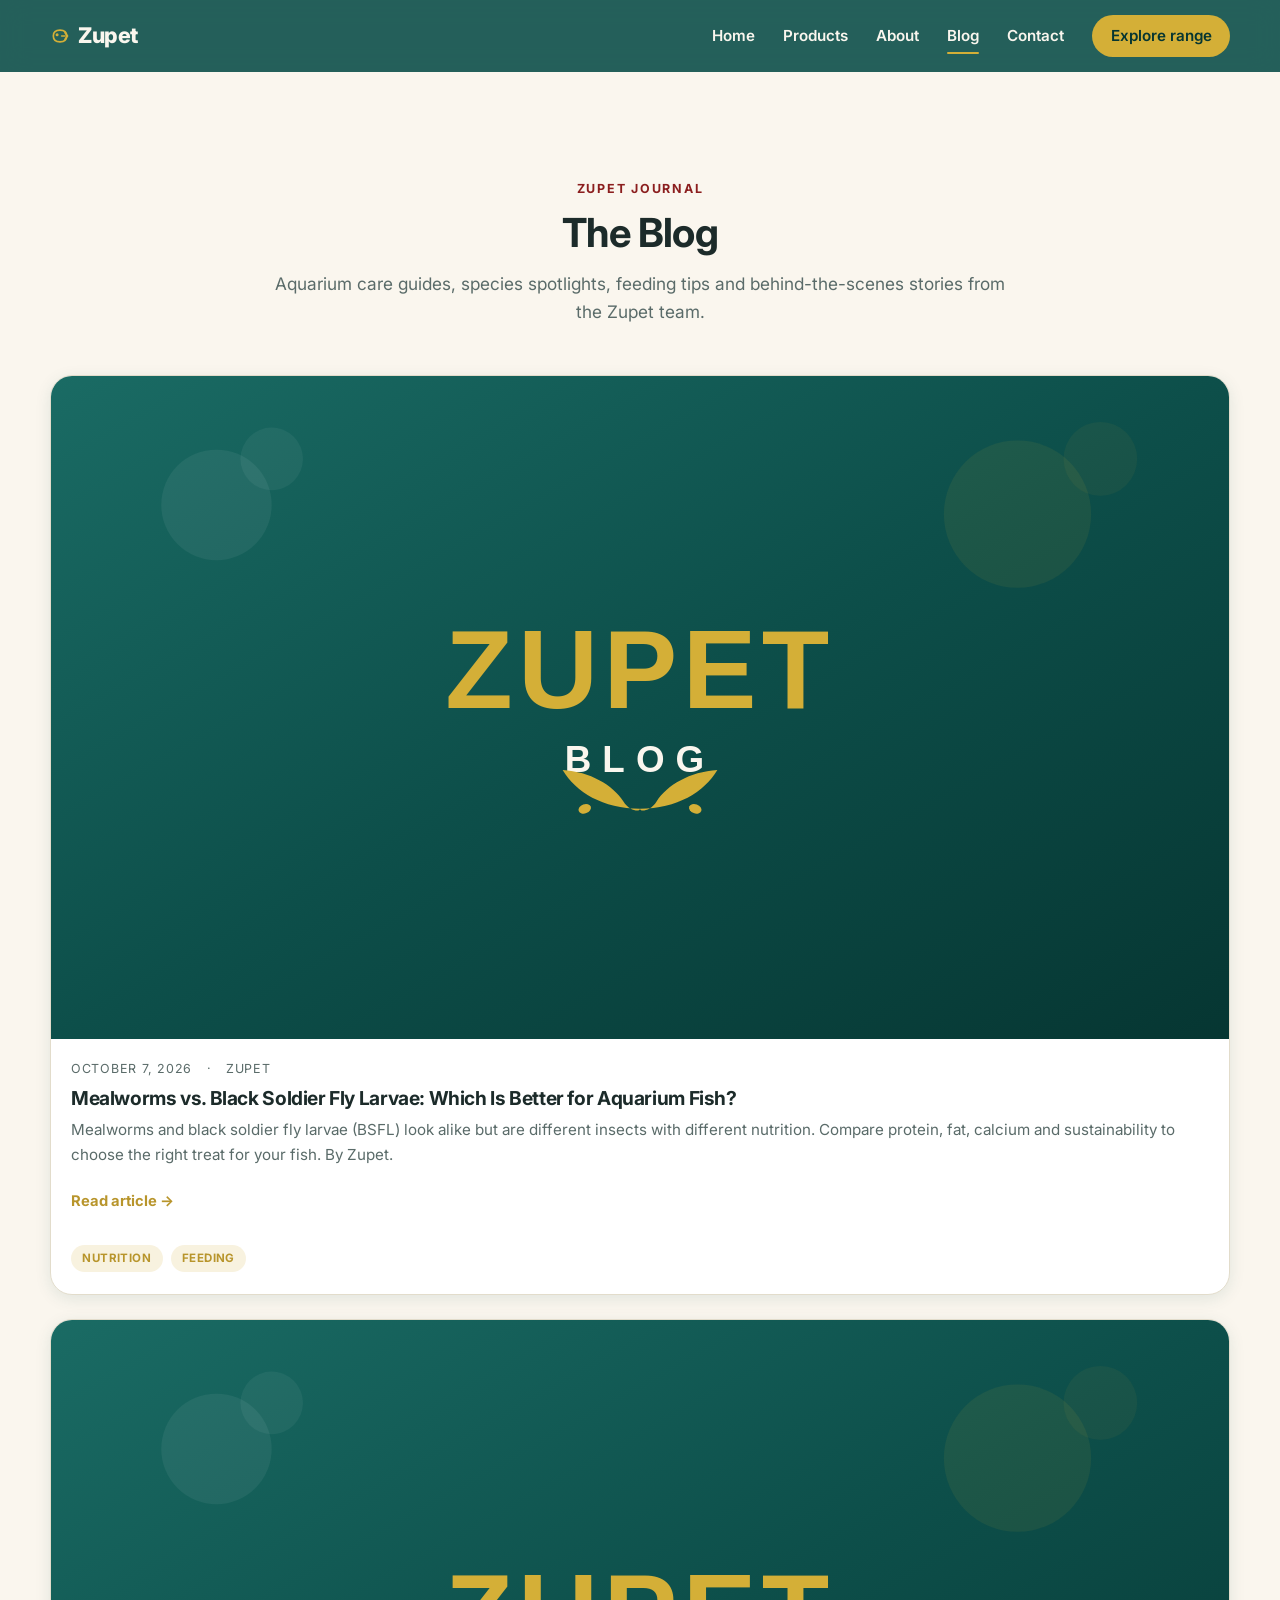
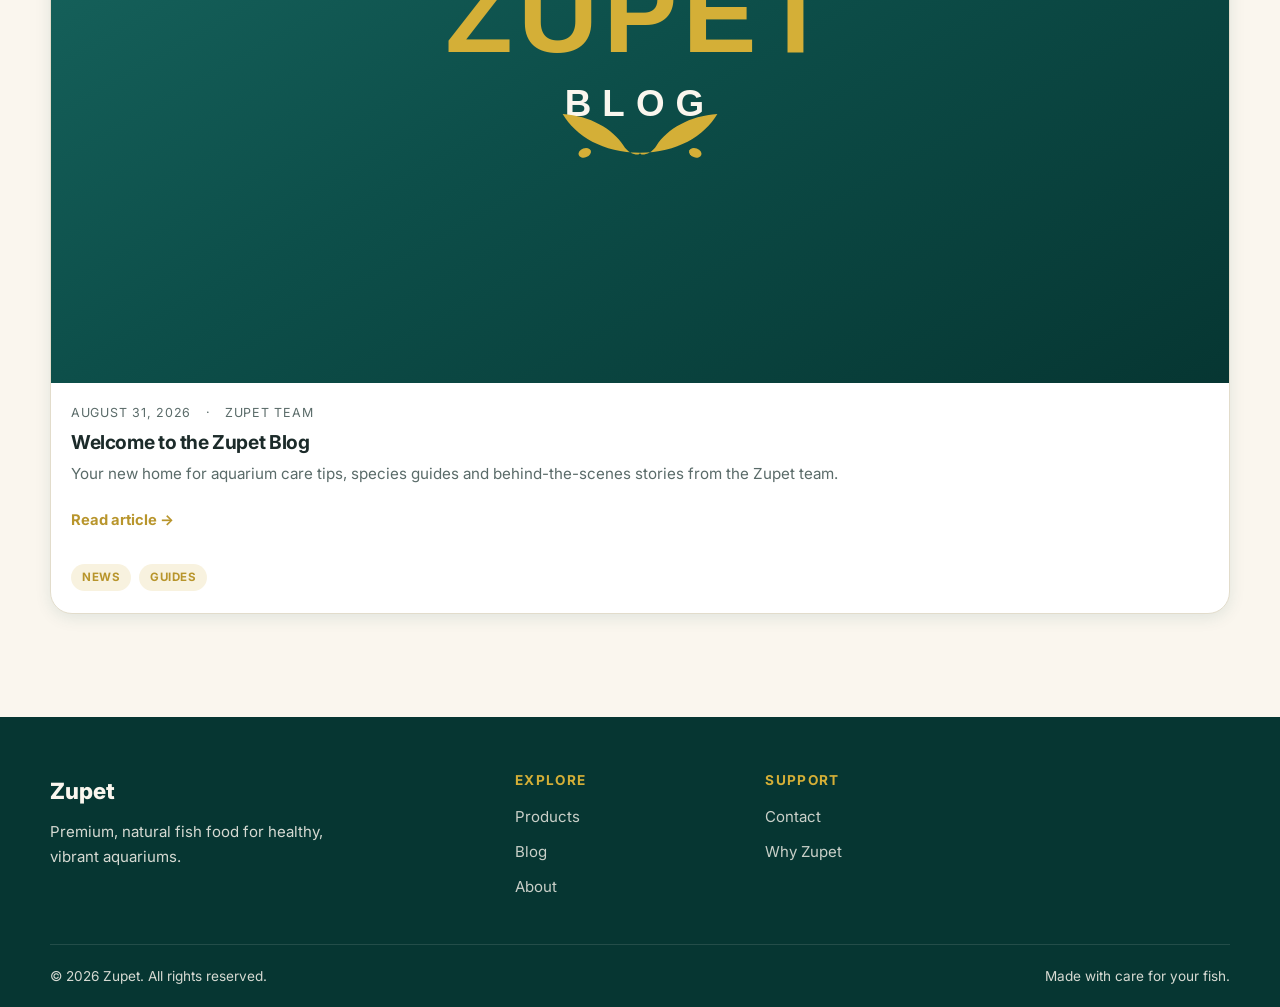
==== commit ba9c343e: "blog" ====
--- a/blog.html
+++ b/blog.html
@@ -132,7 +132,7 @@
           author: "Zupet Team",
           image: "img/blog/sample-cover.svg",
           tags: ["News", "Guides"],
-          url: "articles/welcome-to-zupet-blog"
+          url: "articles/welcome-to-zupet-blog.html"
         }]
       };
 
@@ -146,7 +146,7 @@
       // Clean URLs: use extensionless links on a real server, .html locally (file://)
       function linkUrl(p) {
         var base = p.url || '';
-        if (location.protocol === 'file:' && base && base.indexOf('.html') === -1) base += '.html';
+        if (base && base.indexOf('.html') === -1) base += '.html';
         return base;
       }
 
--- a/style.css
+++ b/style.css
@@ -647,6 +647,12 @@
   width: 100%;
   height: 100%;
 }
+.product-img img {
+  width: 100%;
+  height: 100%;
+  object-fit: cover;
+  display: block;
+}
 .product-img svg {
   width: 100%;
   height: 100%;
@@ -666,6 +672,13 @@
 .product-tagline {
   color: var(--color-text-muted);
   font-size: .95rem;
+}
+
+.product-price {
+  font-size: 1.35rem;
+  font-weight: 800;
+  color: var(--color-primary);
+  letter-spacing: .2px;
 }
 
 /* "Buy it now" — Amazon-style CTA that deep-links to the product on Amazon */
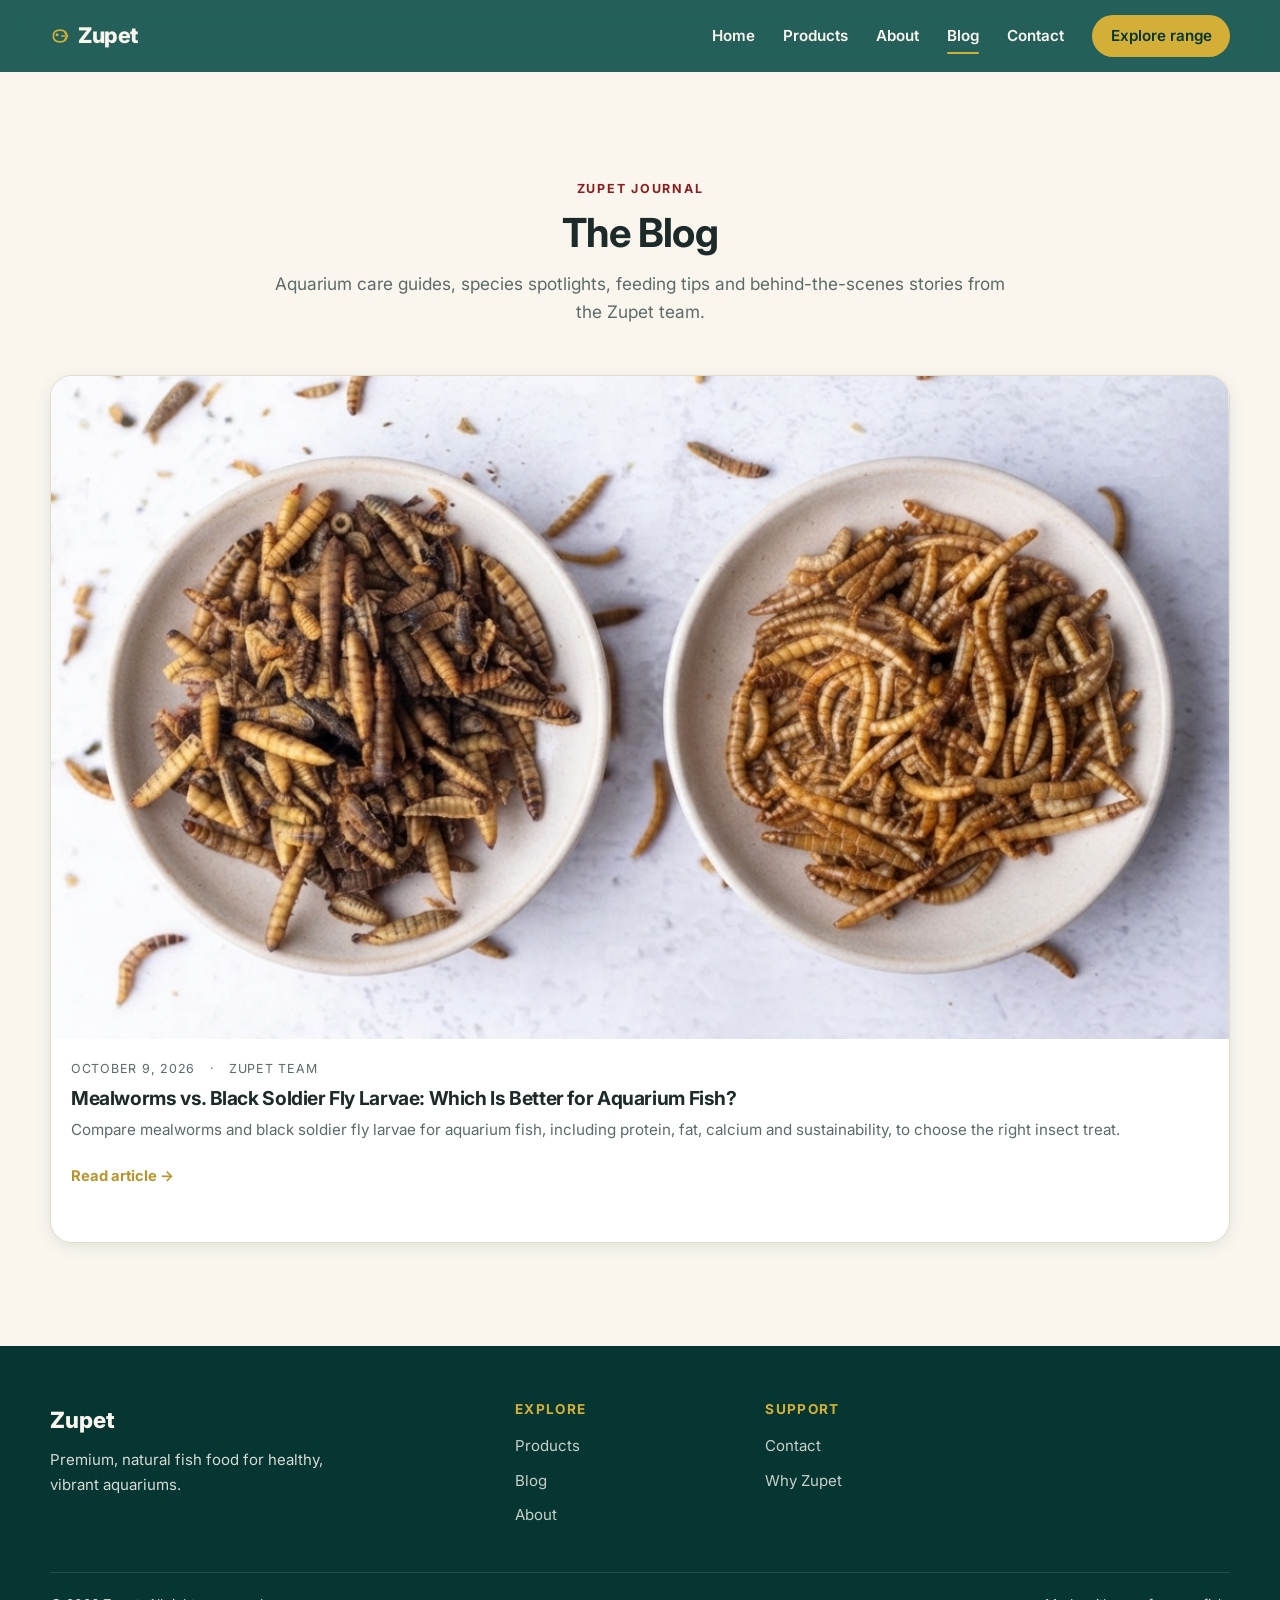
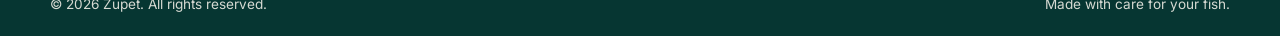
==== commit a3870240: "bloh" ====
--- a/blog.html
+++ b/blog.html
@@ -159,7 +159,7 @@
         }
         grid.innerHTML = posts.map(function (p) {
           var href = linkUrl(p);
-          var media = p.image
+          var media = p.image && p.image !== 'pending'
             ? '<img src="' + p.image + '" alt="' + (p.title || '') + '" loading="lazy" />'
             : '<div class="no-img">ZUPET</div>';
           var tags = (p.tags || []).map(function (t) { return '<span class="tag">' + t + '</span>'; }).join(' ');
